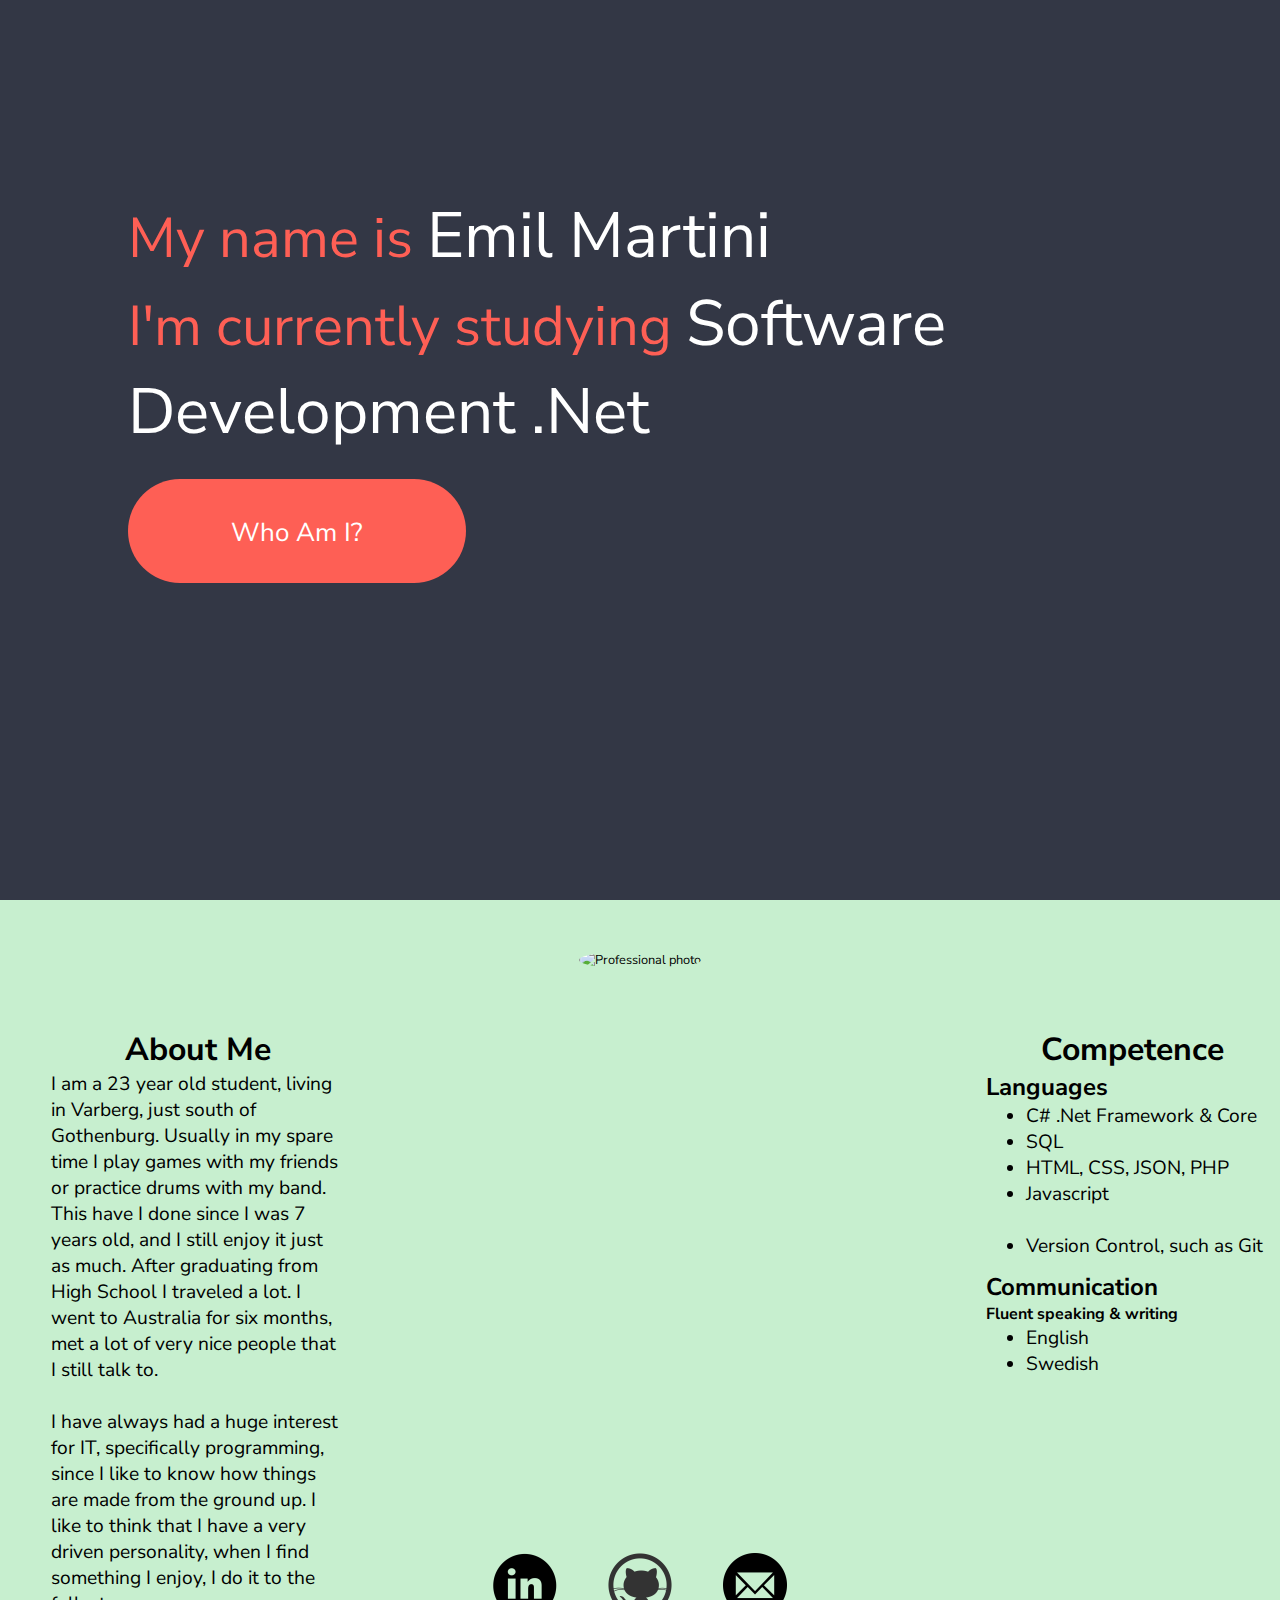
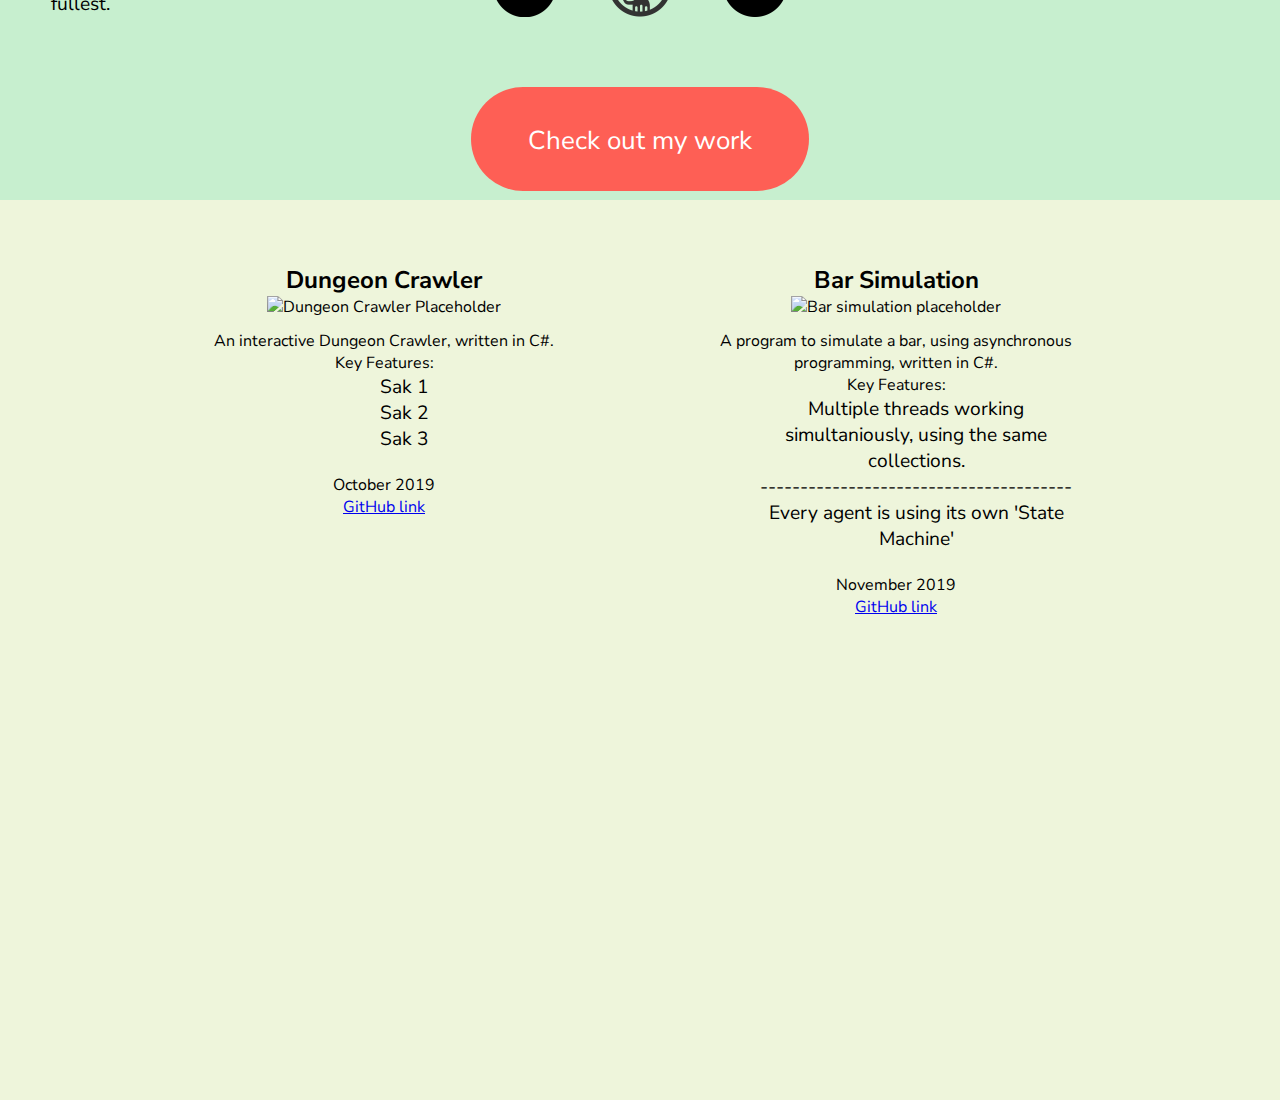
==== index.html @ 98bc958b "reworked desktop view" ====
<!DOCTYPE html>
<html lang="en" dir="ltr">
  <head>
    <meta charset="utf-8">
    <title>Emil Martini CV</title>
    <link rel="stylesheet" href="css/master.css">
    <link href="https://fonts.googleapis.com/css?family=Nunito+Sans&display=swap" rel="stylesheet">
    <script src="https://code.jquery.com/jquery-1.10.2.js"></script>
    <script type="text/javascript" src="javascript/script.js"></script>
  </head>
  <body>
    <section id="sectionA">
      <div id="introduction">
        <p>My name is <span class="in-white">Emil Martini</span><br>I'm currently studying <span class="in-white">Software Development .Net</span></p>
        <a href="#presentation" class="button buttonstyle">Who Am I?</a>
      </div>
    </section>
    <section id="sectionB">
      <div id="presentation">
        <span class="image-container">
          <img src="Images/V82ccm7A.jpeg" alt="Professional photo">
        </span>
        <article class="about-me">
          <h2>About Me</h2>
          <p>I am a 23 year old student, living in Varberg, just south of Gothenburg.
          Usually in my spare time I play games with my friends or practice drums with my band. This have I done since I was 7 years old, and I still enjoy it just as much.
          After graduating from High School I traveled a lot. I went to Australia for six months, met a lot of very nice people that I still talk to.
          <br>
          <br>
          I have always had a huge interest for IT, specifically programming, since I like to know how things are made from the ground up.
          I like to think that I have a very driven personality, when I find something I enjoy, I do it to the fullest.<br>
          </p>
        </article>
        <article class="my-competence">
          <h2>Competence</h2>
          <h3>Languages</h3>
          <ul>
            <li>C# .Net Framework & Core</li>
            <li>SQL</li>
            <li>HTML, CSS, JSON, PHP</li>
            <li>Javascript</li>
            <br>
            <li>Version Control, such as Git</li>
          </ul>
          <h3>Communication</h3>
          <h4>Fluent speaking & writing</h4>
          <ul>
            <li>English</li>
            <li>Swedish</li>
          </ul>
        </article>
      </div>
      <div id="contact">
        <a href="https://www.linkedin.com/in/emil-martini-247520192" target="_blank"><img src="./Images/contact-linkedIn.png" alt="LinkedIn"></a>
        <a href="https://github.com/EmilMartini" target="_blank"><img src="./Images/contact-github.png" alt="GitHub"></a>
        <a href="mailto: emil.martini@hotmail.com" target="_blank"><img src="./Images/contact-email.png" alt="Email"></a>
      </div>
      <a href="#projects" class="button buttonstyle">Check out my work</a>
    </section>
    <section id="sectionC">
      <div id="projects">
          <div class="dungeon-crawler, project">
            <h2>Dungeon Crawler</h2>
            <img src="./Images/dungeon-crawler-placeholder.png" alt="Dungeon Crawler Placeholder">
            <p>
              <div class="project-description">
                An interactive Dungeon Crawler, written in C#.<br>
                Key Features:
                <ul>
                  <li>Sak 1</li>
                  <li>Sak 2</li>
                  <li>Sak 3</li>
                </ul>
                <br>October 2019<br>
                <a href="https://github.com/EmilMartini/DungeonCrawler" target="_blank">GitHub link</a>
              </p>
            </div>
          </div>
          <div class="bar-simulation, project">
            <h2>Bar Simulation</h2>
            <img src="./Images/bar-simulation-placeholder.png" alt="Bar simulation placeholder">
            <div class="project-description">
              <p>
                A program to simulate a bar, using asynchronous programming, written in C#.<br>
                Key Features:
                <ul>
                  <li>Multiple threads working simultaniously, using the same collections.</li>
                  <li>---------------------------------------</li>
                  <li>Every agent is using its own 'State Machine'</li>
                </ul>
                <br>November 2019<br>
              <a href="https://github.com/EmilMartini/BarSimulator" target="_blank">GitHub link</a>
              </p>
            </div>
          </div>
      </div>
    </section>
  </body>
</html>
---- css/master.css ----
* {
  margin: 0;
  scroll-behavior: smooth;
  font-family: 'Nunito Sans', sans-serif;
}

section{
  width: 100%;
  height: 100vh;
  overflow: auto;
  float: left;
}

#sectionA{
  background-color: #333745;
}

#sectionB{
  background-color: #C7EFCF;
}

#sectionC{
  background-color: #EEF5DB;
}

#introduction{
  padding-top: 15%;
  padding-left: 10%;
  color: #FE5F55;
  font-size: 3.5em;
  overflow: auto;
}

.button{
  display: block;
  border-style: none;
  padding: auto;
  margin-top: 2%;
  height: 4em;
  width: 13em;
  text-decoration: none;
  box-sizing: border-box;
  font-size: 26px;
  text-align: center;
}

.buttonstyle{
  text-align: center;
  border-radius: 56px;
  padding-top: 1.4em;
  padding: auto;
  color: white;
  background: #FE5F55;
}

.about-me{
  order: 1;
  width: 25%;
  padding: 10% 0 0 4%;
}

.image-container{
  order: 2;
  width: 50%;
  height: 50%;
  text-align: center;
  padding-top: 4%;
  flex-grow: 2;
}

.my-competence{
  order: 3;
  width: 25%;
  padding: 10% 0 0 4%;
}

#presentation{
  display: flex;
  align-self: center;
  flex-direction: row;
  flex-wrap: nowrap;
}

#presentation img {
  height: 30em;
  width: auto;
  border-radius: 50%;
}

#presentation h3{
  font-size: 1.5em;
}

#presentation p, ul{
  font-size: 1.2em;
}

#presentation ul {
  margin-bottom: 4%;
}

#presentation h2{
  font-size: 2em;
  text-align: center;
}

#presentation span{
  font-size: 0.8em;
}

#sectionB .button{
  margin: 0 auto;
  margin-top: 5%;
}

#contact{
  display: flex;
  flex-direction: row;
  align-items: baseline;
  justify-content: center;
  margin-top: -5%;
}

#contact a {
  text-align: center;
  margin: 0 2% 0 2%;
}

#contact img{
  width: 5vw;
}

#contact h3{
  order: 1;
}

#projects{
  display: flex;
  flex-direction: row;
  flex-wrap: nowrap;
  align-items: baseline;
  justify-content: center;
  position: relative;
}

#projects ul{
  list-style: none;
}

.project{
  text-align: center;
  margin: 5%;
  width: 30%;
}

.project img{
  width: 80%;
  height: auto;
}

.project-description{
  padding-top: 3%;
}

.in-white{
  color: white;
  font-size: 4rem;
}

@media (max-aspect-ratio: 1/1) {
  #introduction{
    padding: 0 auto;
    padding-top: 60%;
  }

  .in-white{
    font-size: 3rem;
  }

  .button {
    margin-left: 5%;
    margin-top: 10%;
  }

  #presentation{
    flex-direction:column;
    flex-wrap: wrap;
  }

  .about-me{
    order: 3;
    align-self: center;
    width: 80%;
    padding-top: 10%;
  }

  .image-container{
    order: 1;
    width: 100%;
    padding-top: 10%;
  }

  .my-competence{
    order: 2;
    align-self: center;
    width: 80%;
  }

  #presentation h2 {
    font-size: 3em;
  }

  #presentation h3{
    font-size: 2em;
    align-self: center;
    text-align: center;
  }

  #presentation p, ul, h4{
    font-size: 1.5em;
    list-style: none;
    text-align: center;
  }

  #presentation ul, #projects ul {
    margin:0;
    padding:0;
    text-align: center;
  }

  #presentation li:last-child{
    padding-bottom: 2%;
  }

  #sectionB{
    height: 230vh;
  }

  #sectionB .button{
    margin-top: 8%;
    margin-bottom: 5%;
  }

  #contact img{
    width: 20vw;
  }

  #contact{
    margin: 10%;
  }

  #projects{
    flex-direction: column;
    align-items: center;
  }

  .project{
    margin-top: 10%;
    width: 100%;
    font-size: 1em;
  }
}
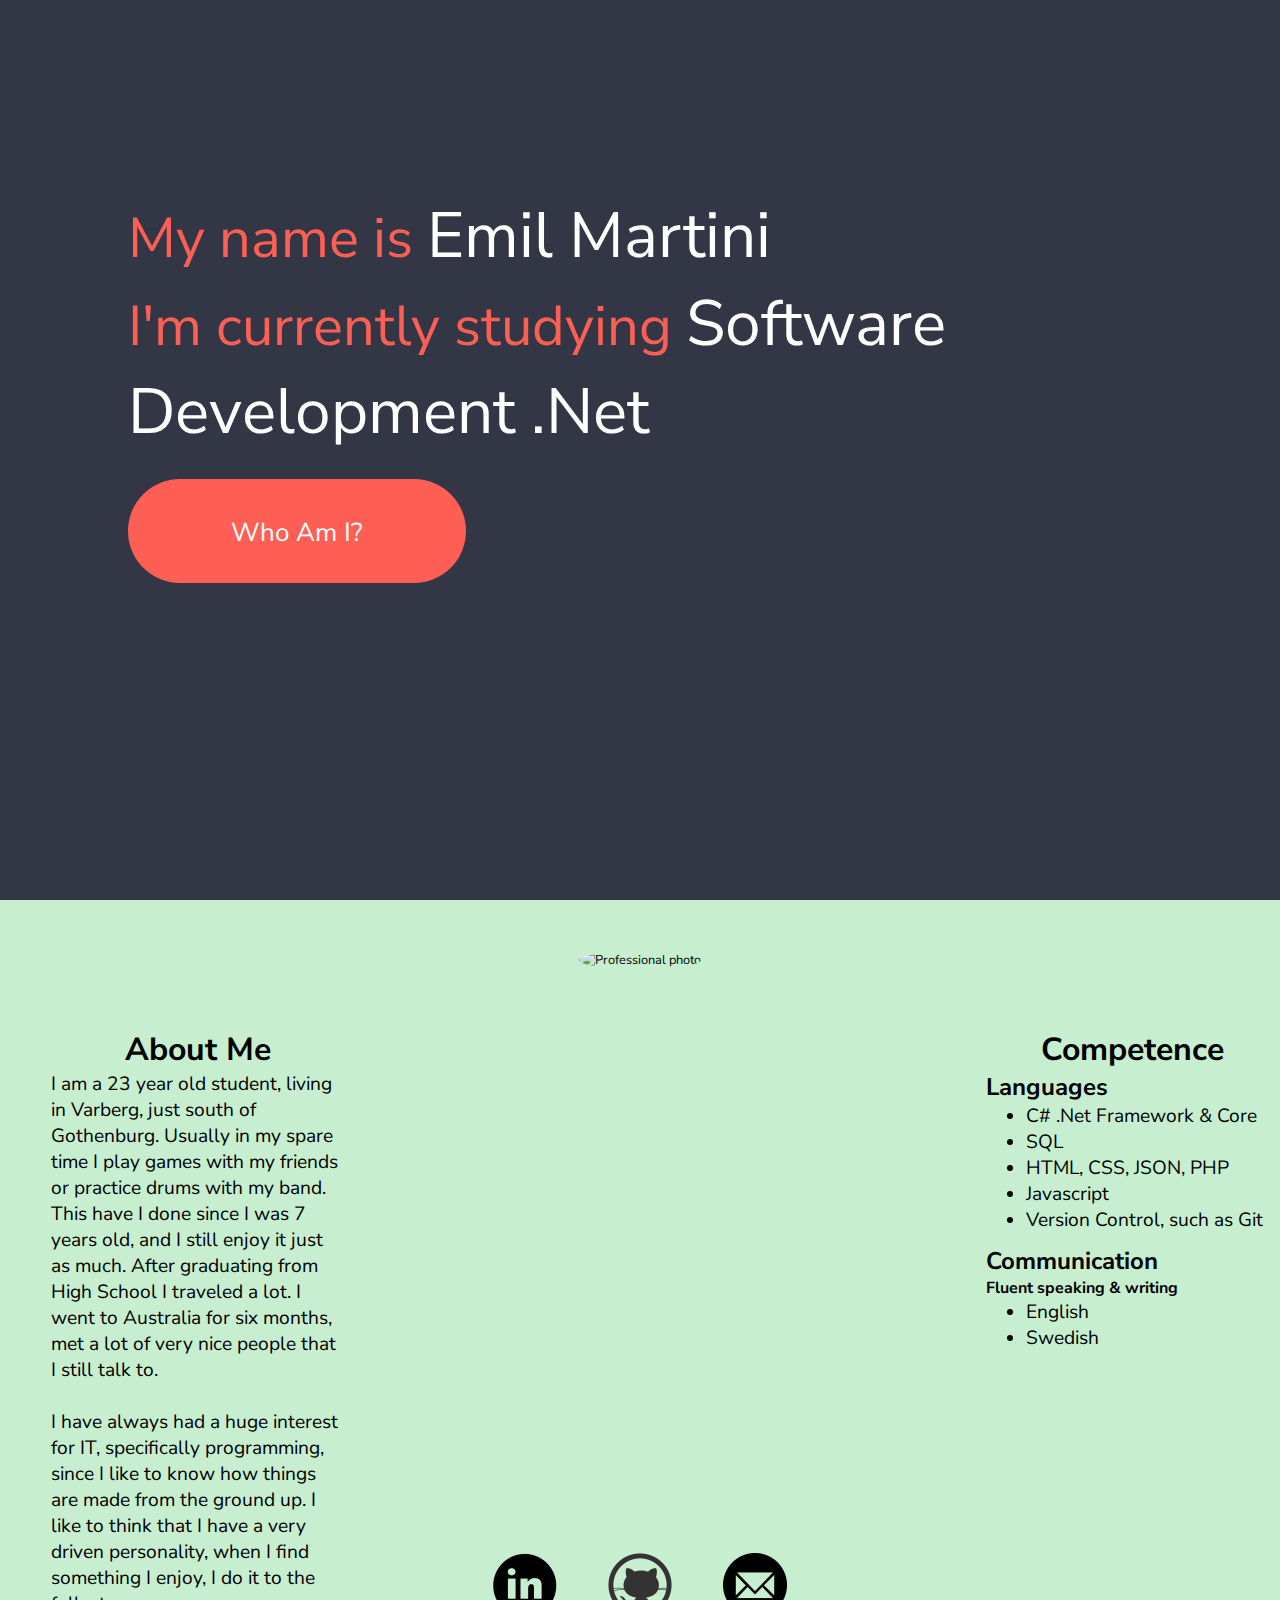
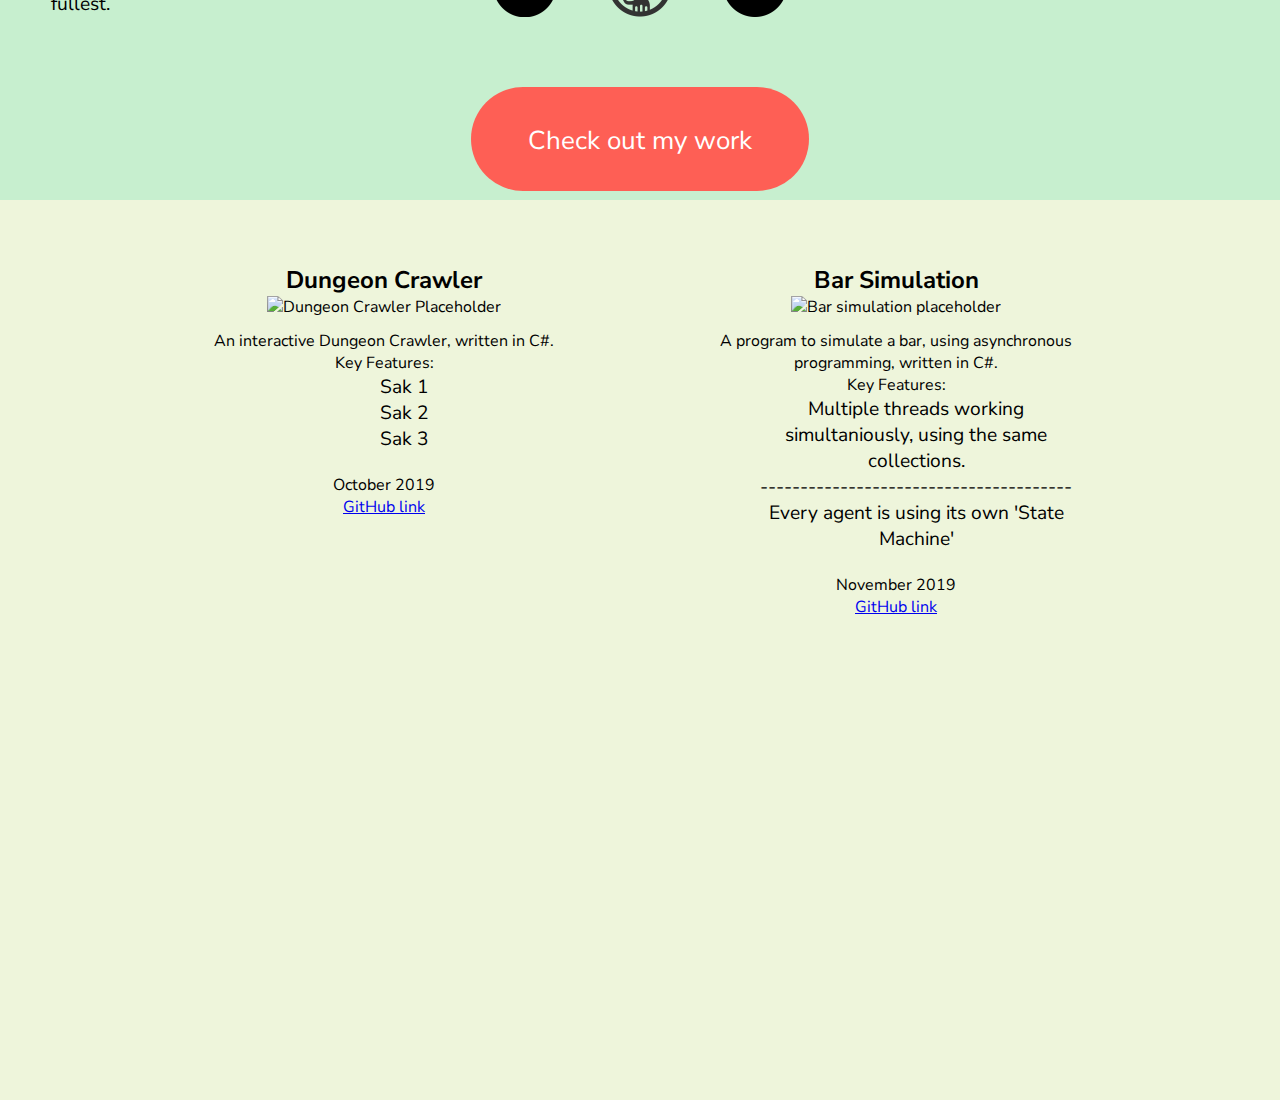
==== commit 111c197a: "resolved some errors from W3C validator" ====
--- a/index.html
+++ b/index.html
@@ -6,7 +6,7 @@
     <link rel="stylesheet" href="css/master.css">
     <link href="https://fonts.googleapis.com/css?family=Nunito+Sans&display=swap" rel="stylesheet">
     <script src="https://code.jquery.com/jquery-1.10.2.js"></script>
-    <script type="text/javascript" src="javascript/script.js"></script>
+    <script src="javascript/script.js"></script>
   </head>
   <body>
     <section id="sectionA">
@@ -39,7 +39,6 @@
             <li>SQL</li>
             <li>HTML, CSS, JSON, PHP</li>
             <li>Javascript</li>
-            <br>
             <li>Version Control, such as Git</li>
           </ul>
           <h3>Communication</h3>
@@ -53,7 +52,7 @@
       <div id="contact">
         <a href="https://www.linkedin.com/in/emil-martini-247520192" target="_blank"><img src="./Images/contact-linkedIn.png" alt="LinkedIn"></a>
         <a href="https://github.com/EmilMartini" target="_blank"><img src="./Images/contact-github.png" alt="GitHub"></a>
-        <a href="mailto: emil.martini@hotmail.com" target="_blank"><img src="./Images/contact-email.png" alt="Email"></a>
+        <a href="mailto:emil.martini@hotmail.com"><img src="./Images/contact-email.png" alt="Email"></a>
       </div>
       <a href="#projects" class="button buttonstyle">Check out my work</a>
     </section>
@@ -62,7 +61,6 @@
           <div class="dungeon-crawler, project">
             <h2>Dungeon Crawler</h2>
             <img src="./Images/dungeon-crawler-placeholder.png" alt="Dungeon Crawler Placeholder">
-            <p>
               <div class="project-description">
                 An interactive Dungeon Crawler, written in C#.<br>
                 Key Features:
@@ -73,7 +71,6 @@
                 </ul>
                 <br>October 2019<br>
                 <a href="https://github.com/EmilMartini/DungeonCrawler" target="_blank">GitHub link</a>
-              </p>
             </div>
           </div>
           <div class="bar-simulation, project">
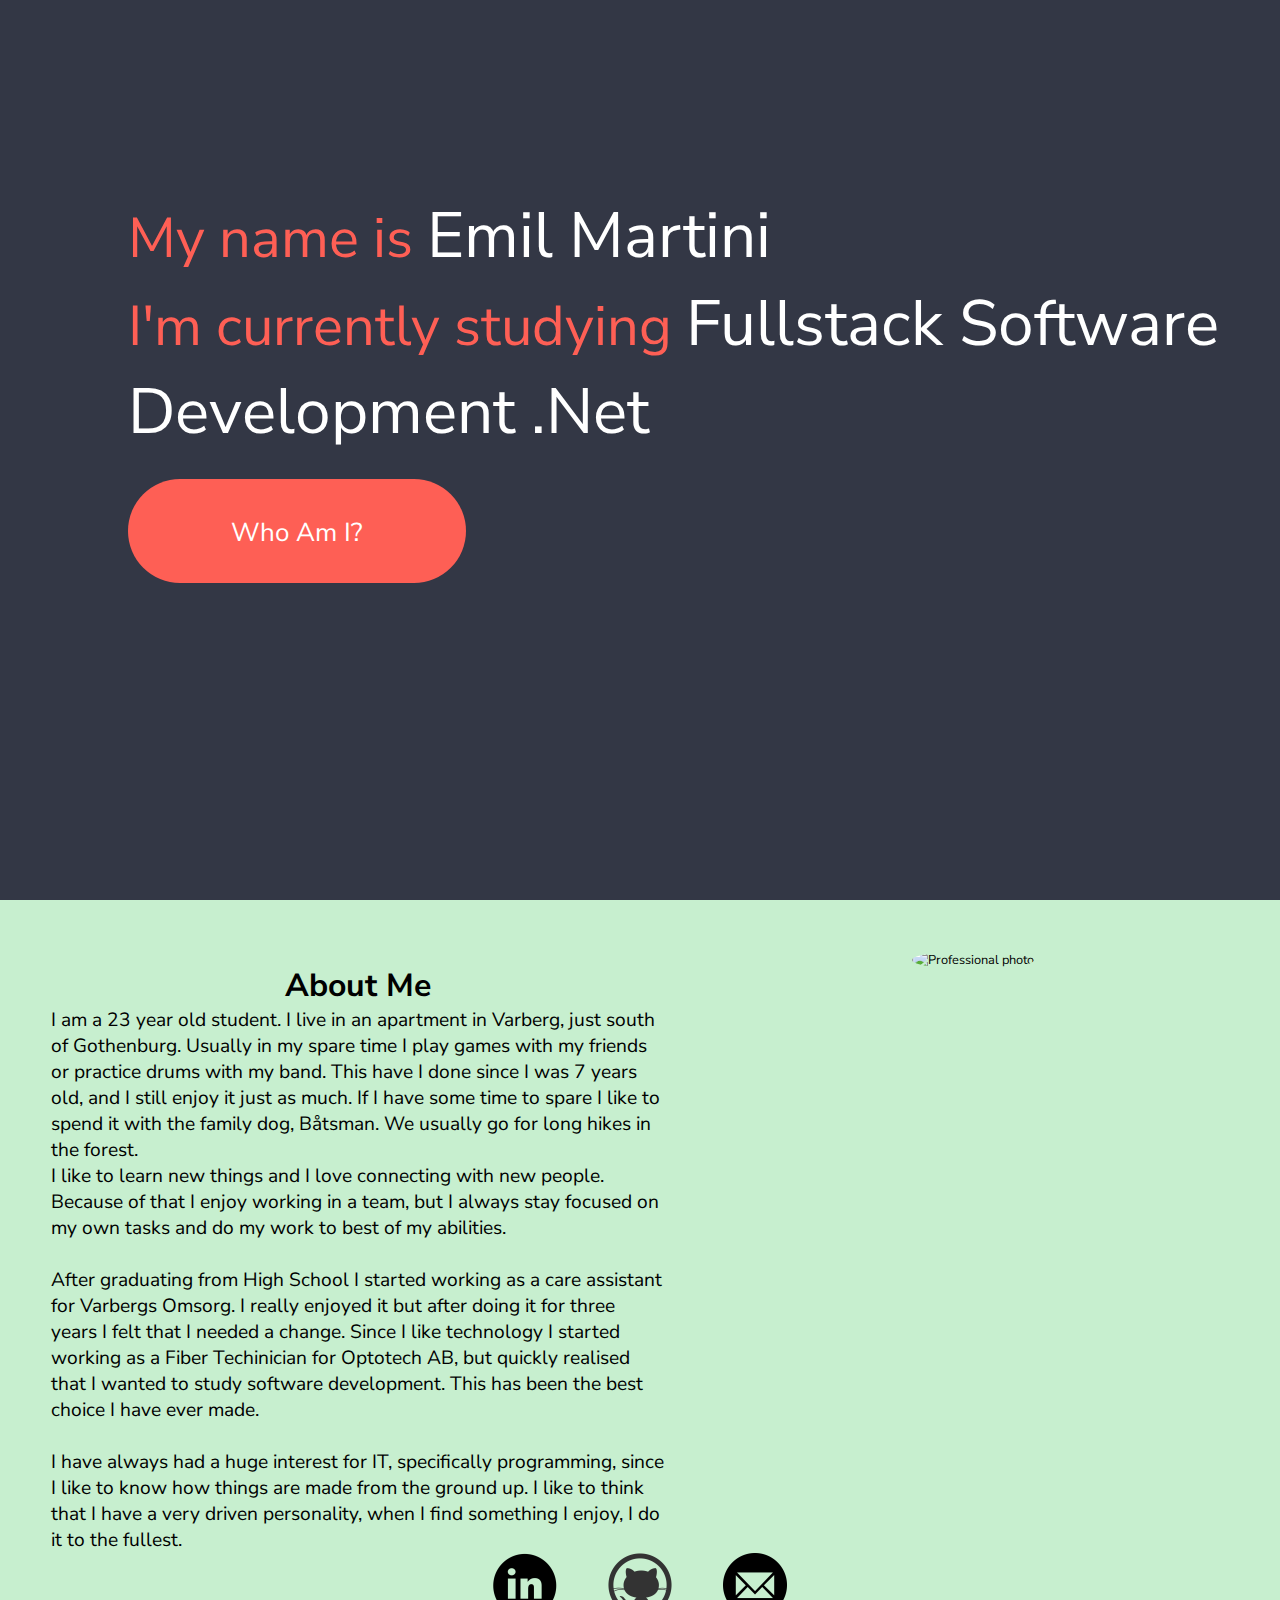
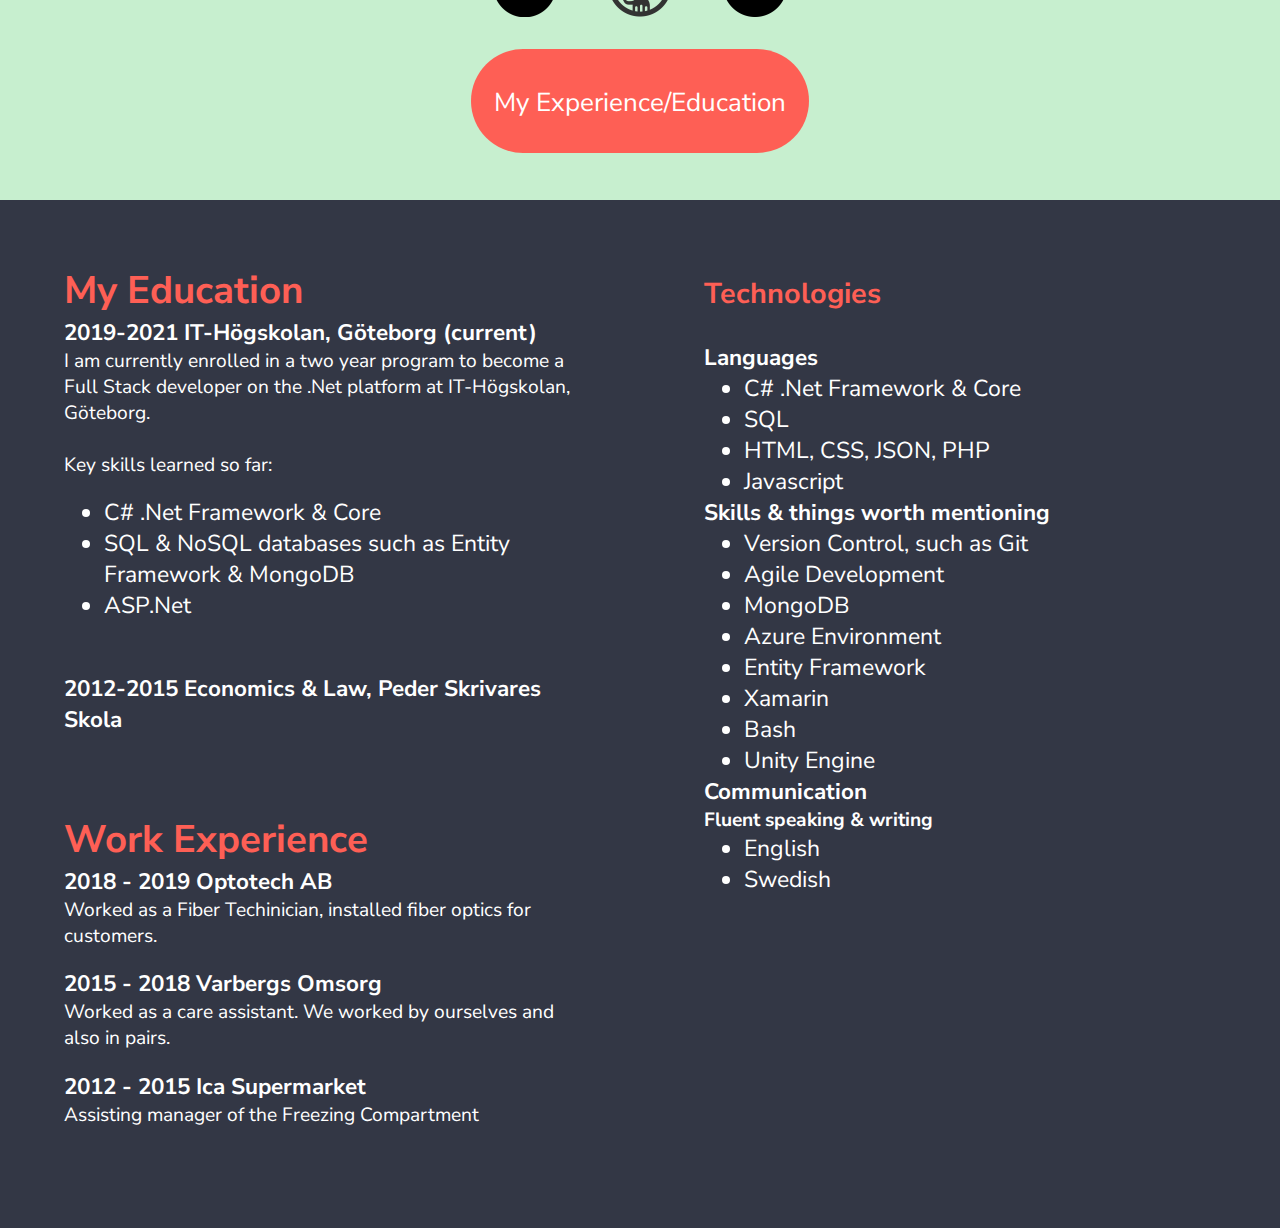
==== commit 51e00fec: "rework page" ====
--- a/index.html
+++ b/index.html
@@ -1,96 +1,108 @@
 <!DOCTYPE html>
 <html lang="en" dir="ltr">
-  <head>
-    <meta charset="utf-8">
-    <title>Emil Martini CV</title>
-    <link rel="stylesheet" href="css/master.css">
-    <link href="https://fonts.googleapis.com/css?family=Nunito+Sans&display=swap" rel="stylesheet">
-    <script src="https://code.jquery.com/jquery-1.10.2.js"></script>
-    <script src="javascript/script.js"></script>
-  </head>
-  <body>
-    <section id="sectionA">
-      <div id="introduction">
-        <p>My name is <span class="in-white">Emil Martini</span><br>I'm currently studying <span class="in-white">Software Development .Net</span></p>
-        <a href="#presentation" class="button buttonstyle">Who Am I?</a>
-      </div>
-    </section>
-    <section id="sectionB">
-      <div id="presentation">
-        <span class="image-container">
-          <img src="Images/V82ccm7A.jpeg" alt="Professional photo">
-        </span>
-        <article class="about-me">
-          <h2>About Me</h2>
-          <p>I am a 23 year old student, living in Varberg, just south of Gothenburg.
+<head>
+  <meta charset="utf-8">
+  <title>Emil Martini CV</title>
+  <link rel="stylesheet" href="css/master.css">
+  <link href="https://fonts.googleapis.com/css?family=Nunito+Sans&display=swap" rel="stylesheet">
+  <script src="https://code.jquery.com/jquery-1.10.2.js"></script>
+  <script src="javascript/script.js"></script>
+</head>
+<body>
+  <section id="sectionA">
+    <div id="introduction">
+      <p>My name is <span class="in-white">Emil Martini</span><br>I'm currently studying <span class="in-white">Fullstack Software Development .Net</span></p>
+      <a href="#presentation" class="button buttonstyle">Who Am I?</a>
+    </div>
+  </section>
+  <section id="sectionB">
+    <div id="presentation">
+      <span class="image-container">
+        <img src="Images/V82ccm7A.jpeg" alt="Professional photo">
+      </span>
+      <article class="about-me">
+        <h2>About Me</h2>
+        <p>I am a 23 year old student. I live in an apartment in Varberg, just south of Gothenburg.
           Usually in my spare time I play games with my friends or practice drums with my band. This have I done since I was 7 years old, and I still enjoy it just as much.
-          After graduating from High School I traveled a lot. I went to Australia for six months, met a lot of very nice people that I still talk to.
+
+          If I have some time to spare I like to spend it with the family dog, Båtsman. We usually go for long hikes in the forest.<br>
+          I like to learn new things and I love connecting with new people. Because of that I enjoy working in a team, but I always stay focused on my own tasks and do my work to best of my abilities.<br>
+          <br>
+          After graduating from High School I started working as a care assistant for Varbergs Omsorg. I really enjoyed it but after doing it for three years I felt that I needed a change.
+          Since I like technology I started working as a Fiber Techinician for Optotech AB, but quickly realised that I wanted to study software development. This has been the best choice I have ever made.
           <br>
           <br>
           I have always had a huge interest for IT, specifically programming, since I like to know how things are made from the ground up.
           I like to think that I have a very driven personality, when I find something I enjoy, I do it to the fullest.<br>
-          </p>
-        </article>
-        <article class="my-competence">
-          <h2>Competence</h2>
-          <h3>Languages</h3>
-          <ul>
-            <li>C# .Net Framework & Core</li>
-            <li>SQL</li>
-            <li>HTML, CSS, JSON, PHP</li>
-            <li>Javascript</li>
-            <li>Version Control, such as Git</li>
-          </ul>
-          <h3>Communication</h3>
-          <h4>Fluent speaking & writing</h4>
-          <ul>
-            <li>English</li>
-            <li>Swedish</li>
-          </ul>
-        </article>
-      </div>
+        </p>
+      </article>
+    </div>
+    <div id="contact-container">
       <div id="contact">
         <a href="https://www.linkedin.com/in/emil-martini-247520192" target="_blank"><img src="./Images/contact-linkedIn.png" alt="LinkedIn"></a>
         <a href="https://github.com/EmilMartini" target="_blank"><img src="./Images/contact-github.png" alt="GitHub"></a>
         <a href="mailto:emil.martini@hotmail.com"><img src="./Images/contact-email.png" alt="Email"></a>
       </div>
-      <a href="#projects" class="button buttonstyle">Check out my work</a>
-    </section>
-    <section id="sectionC">
-      <div id="projects">
-          <div class="dungeon-crawler, project">
-            <h2>Dungeon Crawler</h2>
-            <img src="./Images/dungeon-crawler-placeholder.png" alt="Dungeon Crawler Placeholder">
-              <div class="project-description">
-                An interactive Dungeon Crawler, written in C#.<br>
-                Key Features:
-                <ul>
-                  <li>Sak 1</li>
-                  <li>Sak 2</li>
-                  <li>Sak 3</li>
-                </ul>
-                <br>October 2019<br>
-                <a href="https://github.com/EmilMartini/DungeonCrawler" target="_blank">GitHub link</a>
-            </div>
-          </div>
-          <div class="bar-simulation, project">
-            <h2>Bar Simulation</h2>
-            <img src="./Images/bar-simulation-placeholder.png" alt="Bar simulation placeholder">
-            <div class="project-description">
-              <p>
-                A program to simulate a bar, using asynchronous programming, written in C#.<br>
-                Key Features:
-                <ul>
-                  <li>Multiple threads working simultaniously, using the same collections.</li>
-                  <li>---------------------------------------</li>
-                  <li>Every agent is using its own 'State Machine'</li>
-                </ul>
-                <br>November 2019<br>
-              <a href="https://github.com/EmilMartini/BarSimulator" target="_blank">GitHub link</a>
-              </p>
-            </div>
-          </div>
+      <a href="#sectionC" class="button buttonstyle">My Experience/Education</a>
+    </div>
+  </section>
+  <section id="sectionC">
+    <div id="my-experience">
+      <div id="my-education">
+        <h1 class="in-orange">My Education</h1>
+        <h3>2019-2021 IT-Högskolan, Göteborg (current)</h3>
+        <p>I am currently enrolled in a two year program to become a Full Stack developer on the .Net platform at IT-Högskolan, Göteborg.<br>
+          <br>
+          Key skills learned so far:</p>
+          <ul>
+            <li>C# .Net Framework & Core</li>
+            <li>SQL & NoSQL databases such as Entity Framework & MongoDB</li>
+            <li>ASP.Net</li>
+          </ul>
+          <br>
+          <br>
+          <h3>2012-2015 Economics & Law, Peder Skrivares Skola</h3>
+          <br>
+          <br>
+          <br>
+        </div>
+        <div id="work">
+          <h1 class="in-orange">Work Experience</h1>
+          <h3>2018 - 2019 Optotech AB</h3>
+          <p>Worked as a Fiber Techinician, installed fiber optics for customers.</p>
+          <h3>2015 - 2018 Varbergs Omsorg</h3>
+          <p>Worked as a care assistant. We worked by ourselves and also in pairs.</p>
+          <h3>2012 - 2015 Ica Supermarket</h3>
+          <p>Assisting manager of the Freezing Compartment</p>
+        </div>
       </div>
+      <article id="my-competence">
+        <h2 class="in-orange">Technologies</h2>
+        <h3>Languages</h3>
+        <ul>
+          <li>C# .Net Framework & Core</li>
+          <li>SQL</li>
+          <li>HTML, CSS, JSON, PHP</li>
+          <li>Javascript</li>
+        </ul>
+        <h3>Skills & things worth mentioning</h3>
+        <ul>
+          <li>Version Control, such as Git</li>
+          <li>Agile Development</li>
+          <li>MongoDB</li>
+          <li>Azure Environment</li>
+          <li>Entity Framework</li>
+          <li>Xamarin</li>
+          <li>Bash</li>
+          <li>Unity Engine</li>
+        </ul>
+        <h3>Communication</h3>
+        <h4>Fluent speaking & writing</h4>
+        <ul>
+          <li>English</li>
+          <li>Swedish</li>
+        </ul>
+      </article>
     </section>
   </body>
-</html>
+  </html>
--- a/css/master.css
+++ b/css/master.css
@@ -11,7 +11,7 @@
   float: left;
 }
 
-#sectionA{
+#sectionA, #sectionC{
   background-color: #333745;
 }
 
@@ -20,7 +20,7 @@
 }
 
 #sectionC{
-  background-color: #EEF5DB;
+  color: white;
 }
 
 #introduction{
@@ -55,23 +55,17 @@
 
 .about-me{
   order: 1;
-  width: 25%;
-  padding: 10% 0 0 4%;
+  width: 50%;
+  height: 80%;
+  padding: 5% 0 0 4%;
 }
 
 .image-container{
   order: 2;
   width: 50%;
-  height: 50%;
+  height: 80%;
   text-align: center;
   padding-top: 4%;
-  flex-grow: 2;
-}
-
-.my-competence{
-  order: 3;
-  width: 25%;
-  padding: 10% 0 0 4%;
 }
 
 #presentation{
@@ -82,7 +76,7 @@
 }
 
 #presentation img {
-  height: 30em;
+  height: 29vw;
   width: auto;
   border-radius: 50%;
 }
@@ -97,6 +91,7 @@
 
 #presentation ul {
   margin-bottom: 4%;
+  margin-top: 2%;
 }
 
 #presentation h2{
@@ -110,20 +105,18 @@
 
 #sectionB .button{
   margin: 0 auto;
-  margin-top: 5%;
 }
 
 #contact{
   display: flex;
   flex-direction: row;
-  align-items: baseline;
+  align-self: center;
   justify-content: center;
-  margin-top: -5%;
 }
 
 #contact a {
   text-align: center;
-  margin: 0 2% 0 2%;
+  margin: 0 2% 2% 2%;
 }
 
 #contact img{
@@ -134,37 +127,50 @@
   order: 1;
 }
 
-#projects{
+#sectionC{
   display: flex;
   flex-direction: row;
-  flex-wrap: nowrap;
   align-items: baseline;
-  justify-content: center;
-  position: relative;
-}
-
-#projects ul{
-  list-style: none;
-}
-
-.project{
-  text-align: center;
+  padding-bottom: 10%;
+  font-size: 1.2em;
+}
+
+#sectionC h2{
+  padding-bottom: 1em;
+}
+
+#sectionC p{
+  padding-bottom: 1em;
+}
+
+#my-experience{
+  order: 1;
+  width: 40%;
   margin: 5%;
-  width: 30%;
-}
-
-.project img{
-  width: 80%;
-  height: auto;
-}
-
-.project-description{
-  padding-top: 3%;
+}
+
+#my-competence{
+  order:2;
+  width: 40%;
+  margin: 5%;
+}
+
+#projects{
+  text-align: center;
+  margin: 40vh auto;
+}
+
+#projects .button{
+  margin-top: -5%;
 }
 
 .in-white{
   color: white;
   font-size: 4rem;
+}
+
+.in-orange{
+  color: #FE5F55;
 }
 
 @media (max-aspect-ratio: 1/1) {
@@ -188,10 +194,17 @@
   }
 
   .about-me{
-    order: 3;
+    order: 2;
     align-self: center;
-    width: 80%;
+    text-align: center;
+    width: 90%;
     padding-top: 10%;
+    padding-left: 0%;
+  }
+
+  .about-me ul{
+    padding-top: 2%;
+    padding-left: 0%;
   }
 
   .image-container{
@@ -200,10 +213,28 @@
     padding-top: 10%;
   }
 
-  .my-competence{
-    order: 2;
+  #sectionC{
+    height: 200vh;
+  }
+
+  #my-experience{
+    order: 1;
+    text-align: center;
     align-self: center;
     width: 80%;
+    padding-left: 0%;
+  }
+
+  #my-competence{
+    order: 2;
+    text-align: center;
+    align-self: center;
+    width: 90%;
+    padding-left: 0%;
+  }
+
+  #my-competence ul {
+    padding-left: 0%;
   }
 
   #presentation h2 {
@@ -222,8 +253,9 @@
     text-align: center;
   }
 
-  #presentation ul, #projects ul {
+  #presentation ul {
     margin:0;
+    margin-bottom:
     padding:0;
     text-align: center;
   }
@@ -233,12 +265,18 @@
   }
 
   #sectionB{
-    height: 230vh;
+    height: 110vh;
   }
 
   #sectionB .button{
-    margin-top: 8%;
-    margin-bottom: 5%;
+    margin: 5% auto;
+  }
+
+  #contact-container{
+    margin-top: 15%;
+  }
+  #contact{
+    justify-content: center;
   }
 
   #contact img{
@@ -246,17 +284,24 @@
   }
 
   #contact{
-    margin: 10%;
-  }
-
-  #projects{
+    margin: 2% auto;
+  }
+
+  #sectionC {
     flex-direction: column;
-    align-items: center;
-  }
-
-  .project{
-    margin-top: 10%;
-    width: 100%;
-    font-size: 1em;
-  }
-}
+    height: 220vh;
+  }
+
+  #sectionC .button{
+    margin: 5% auto;
+  }
+
+  #sectionC a{
+    font-size: 2em;
+  }
+
+  #sectionC ul {
+    padding-bottom: 1em;
+  }
+
+}
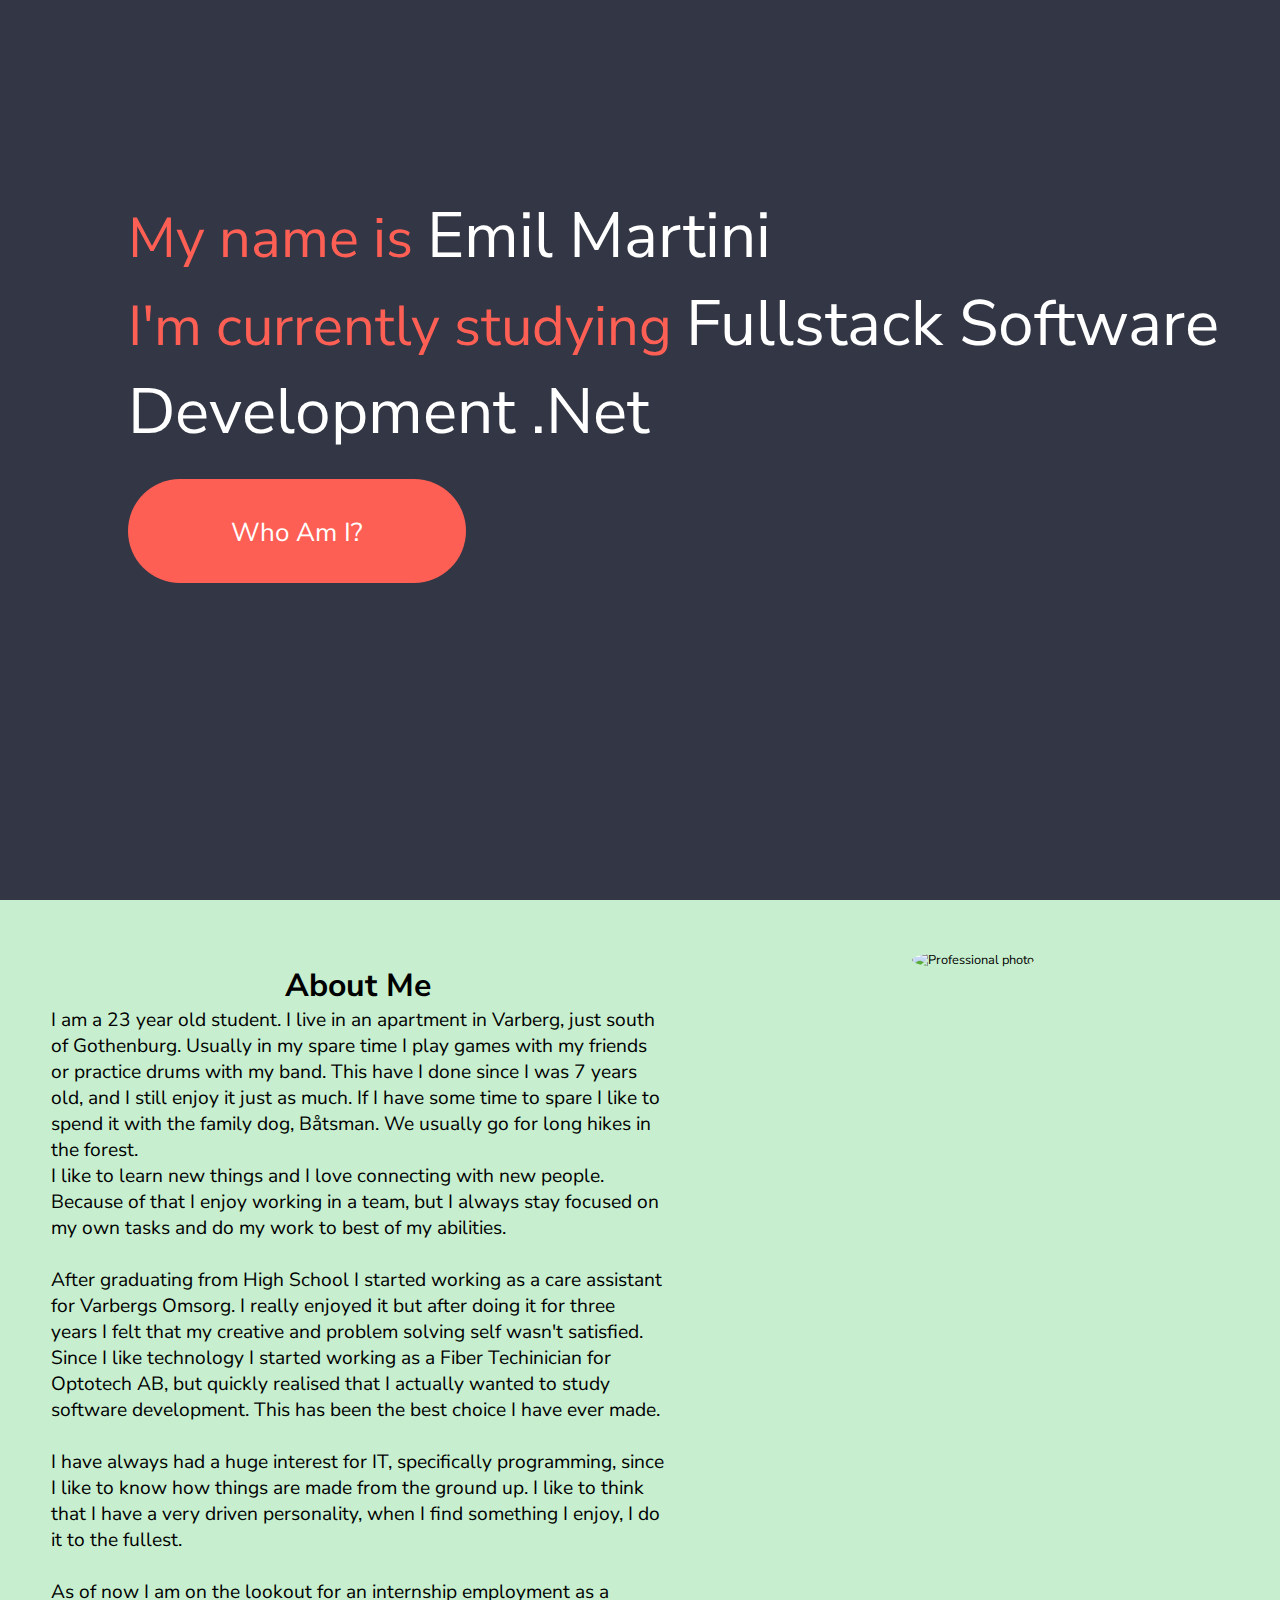
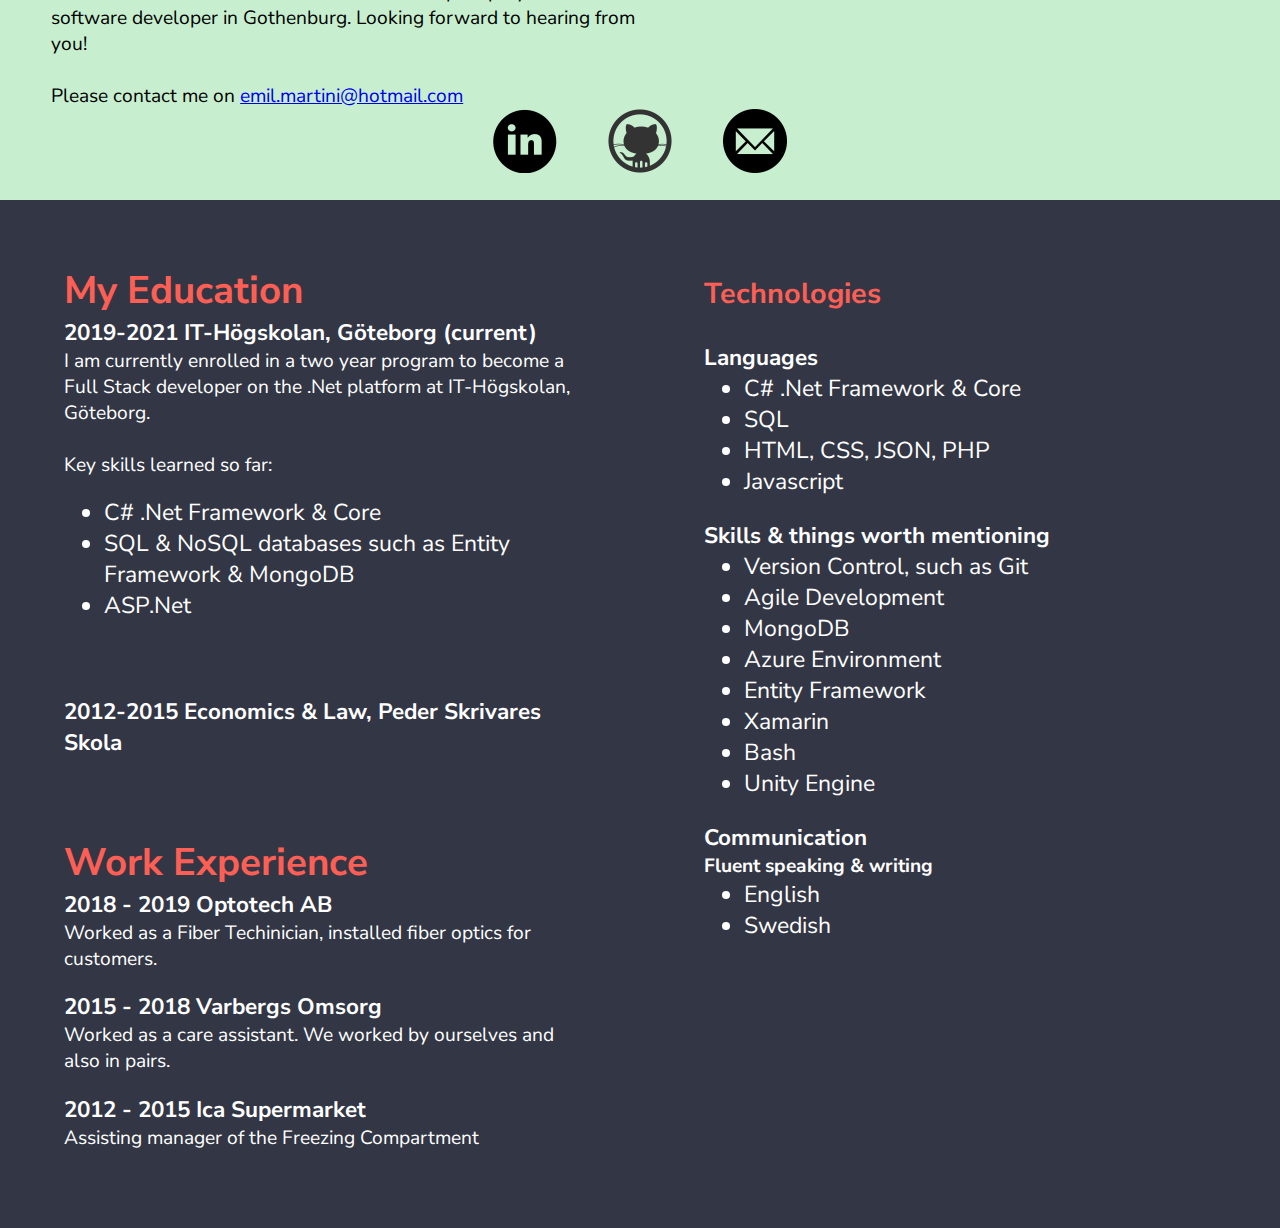
==== commit 3a29f5d8: "add info about me" ====
--- a/index.html
+++ b/index.html
@@ -28,12 +28,17 @@
           If I have some time to spare I like to spend it with the family dog, Båtsman. We usually go for long hikes in the forest.<br>
           I like to learn new things and I love connecting with new people. Because of that I enjoy working in a team, but I always stay focused on my own tasks and do my work to best of my abilities.<br>
           <br>
-          After graduating from High School I started working as a care assistant for Varbergs Omsorg. I really enjoyed it but after doing it for three years I felt that I needed a change.
-          Since I like technology I started working as a Fiber Techinician for Optotech AB, but quickly realised that I wanted to study software development. This has been the best choice I have ever made.
+          After graduating from High School I started working as a care assistant for Varbergs Omsorg. I really enjoyed it but after doing it for three years I felt that my creative and problem solving self wasn't satisfied.
+          Since I like technology I started working as a Fiber Techinician for Optotech AB, but quickly realised that I actually wanted to study software development. This has been the best choice I have ever made.
           <br>
           <br>
           I have always had a huge interest for IT, specifically programming, since I like to know how things are made from the ground up.
           I like to think that I have a very driven personality, when I find something I enjoy, I do it to the fullest.<br>
+          <br>
+          As of now I am on the lookout for an internship employment as a software developer in Gothenburg. Looking forward to hearing from you!
+          <br>
+          <br>
+          Please contact me on <a href="mailto:emil.martini@hotmail.com">emil.martini@hotmail.com</a>
         </p>
       </article>
     </div>
--- a/css/master.css
+++ b/css/master.css
@@ -143,6 +143,10 @@
   padding-bottom: 1em;
 }
 
+#sectionC ul {
+  padding-bottom: 1em;
+}
+
 #my-experience{
   order: 1;
   width: 40%;
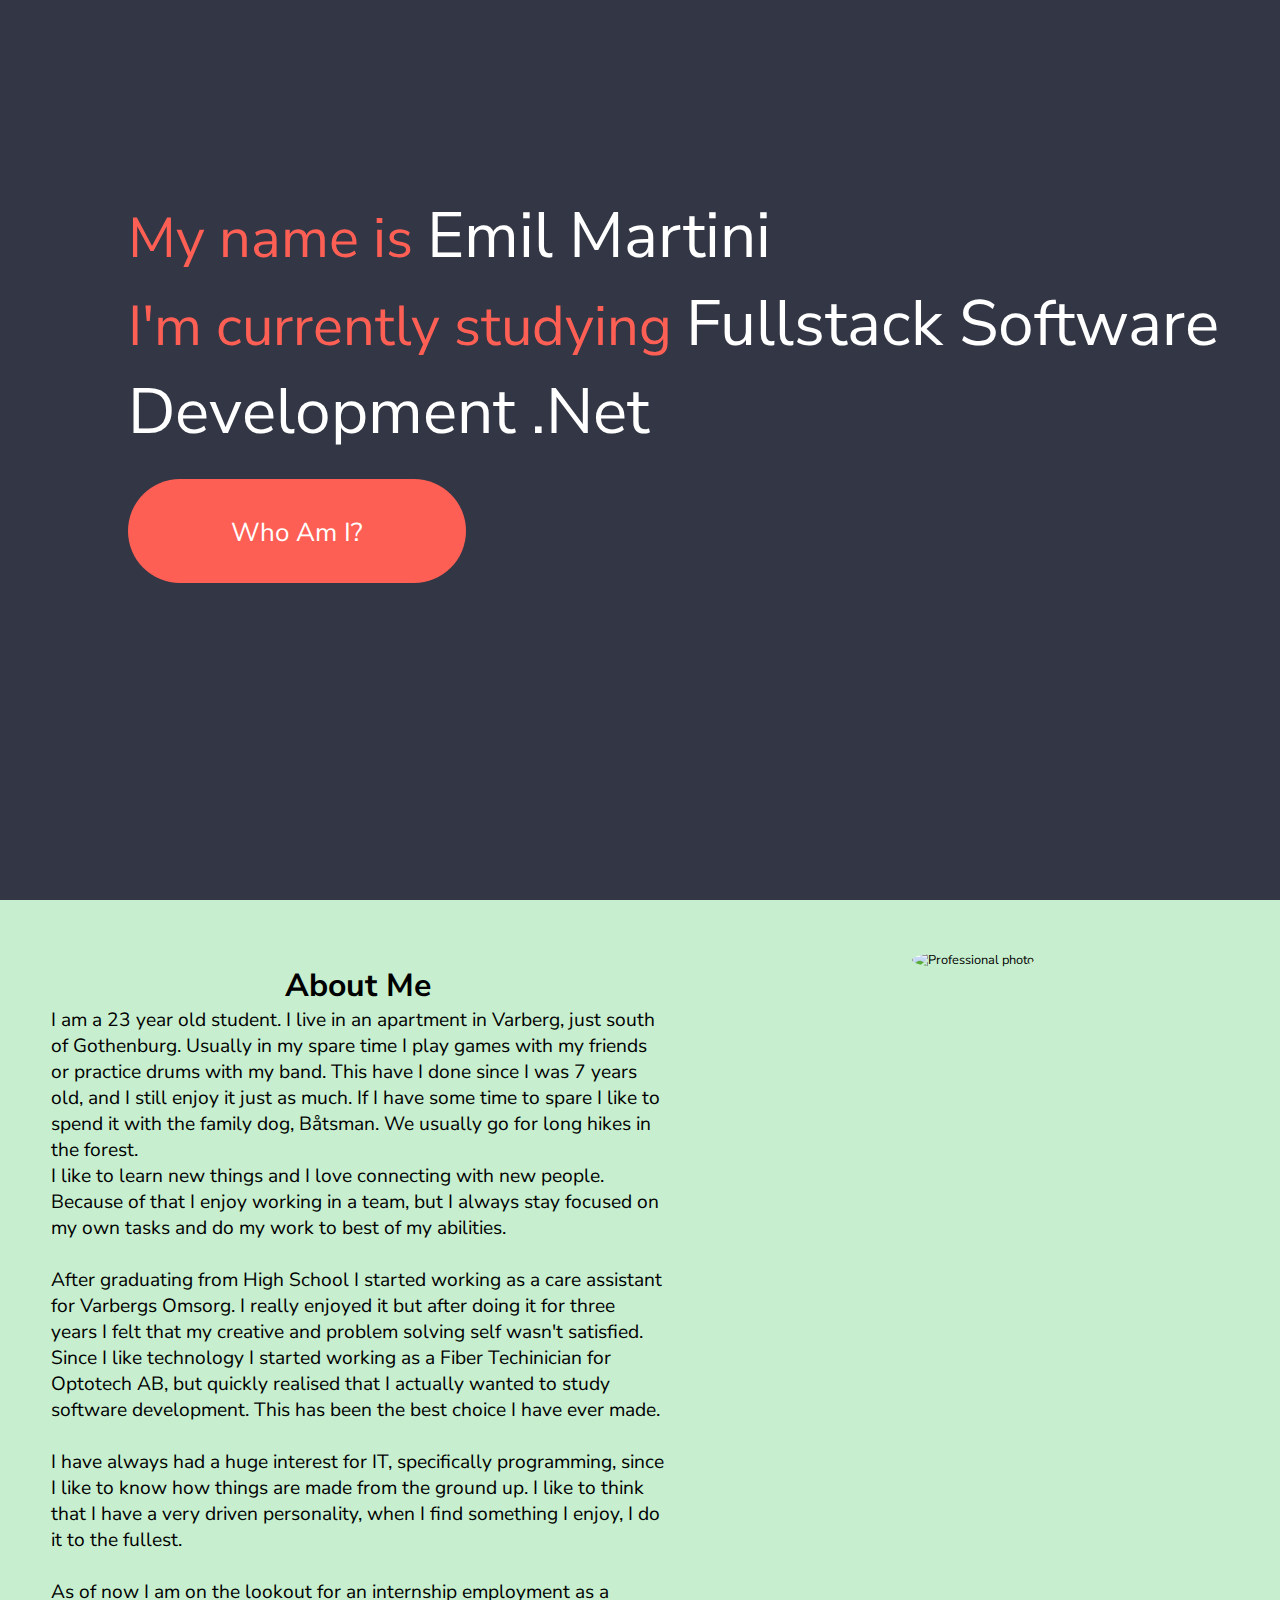
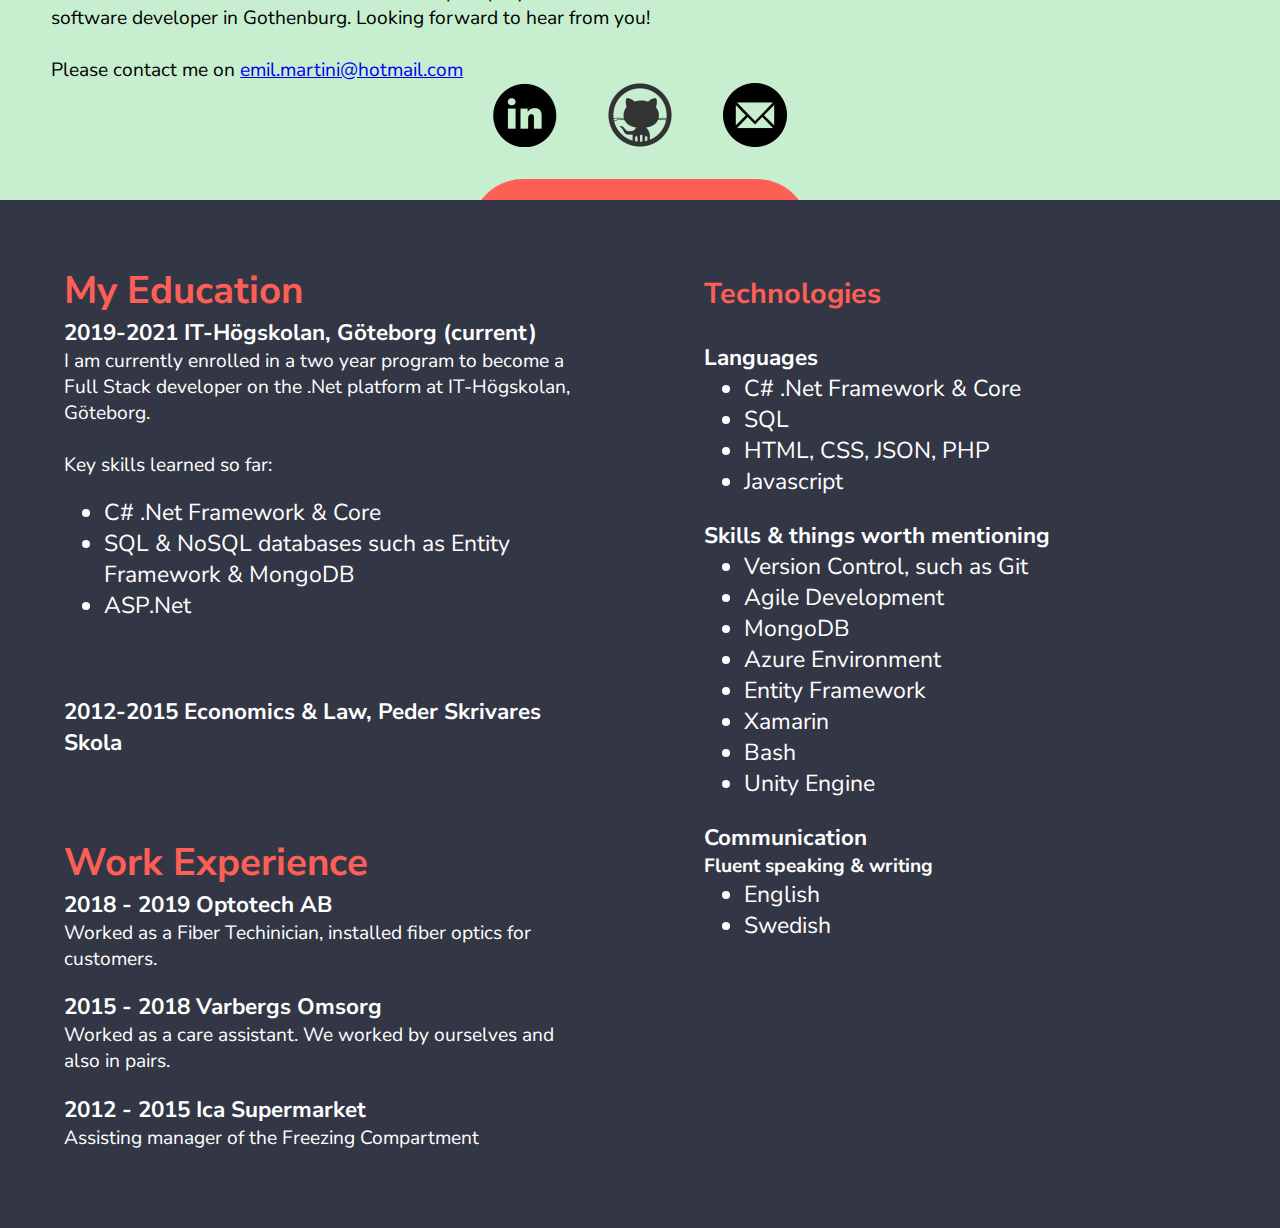
==== commit 95057d42: "fix small typo" ====
--- a/index.html
+++ b/index.html
@@ -35,7 +35,7 @@
           I have always had a huge interest for IT, specifically programming, since I like to know how things are made from the ground up.
           I like to think that I have a very driven personality, when I find something I enjoy, I do it to the fullest.<br>
           <br>
-          As of now I am on the lookout for an internship employment as a software developer in Gothenburg. Looking forward to hearing from you!
+          As of now I am on the lookout for an internship employment as a software developer in Gothenburg. Looking forward to hear from you!
           <br>
           <br>
           Please contact me on <a href="mailto:emil.martini@hotmail.com">emil.martini@hotmail.com</a>
